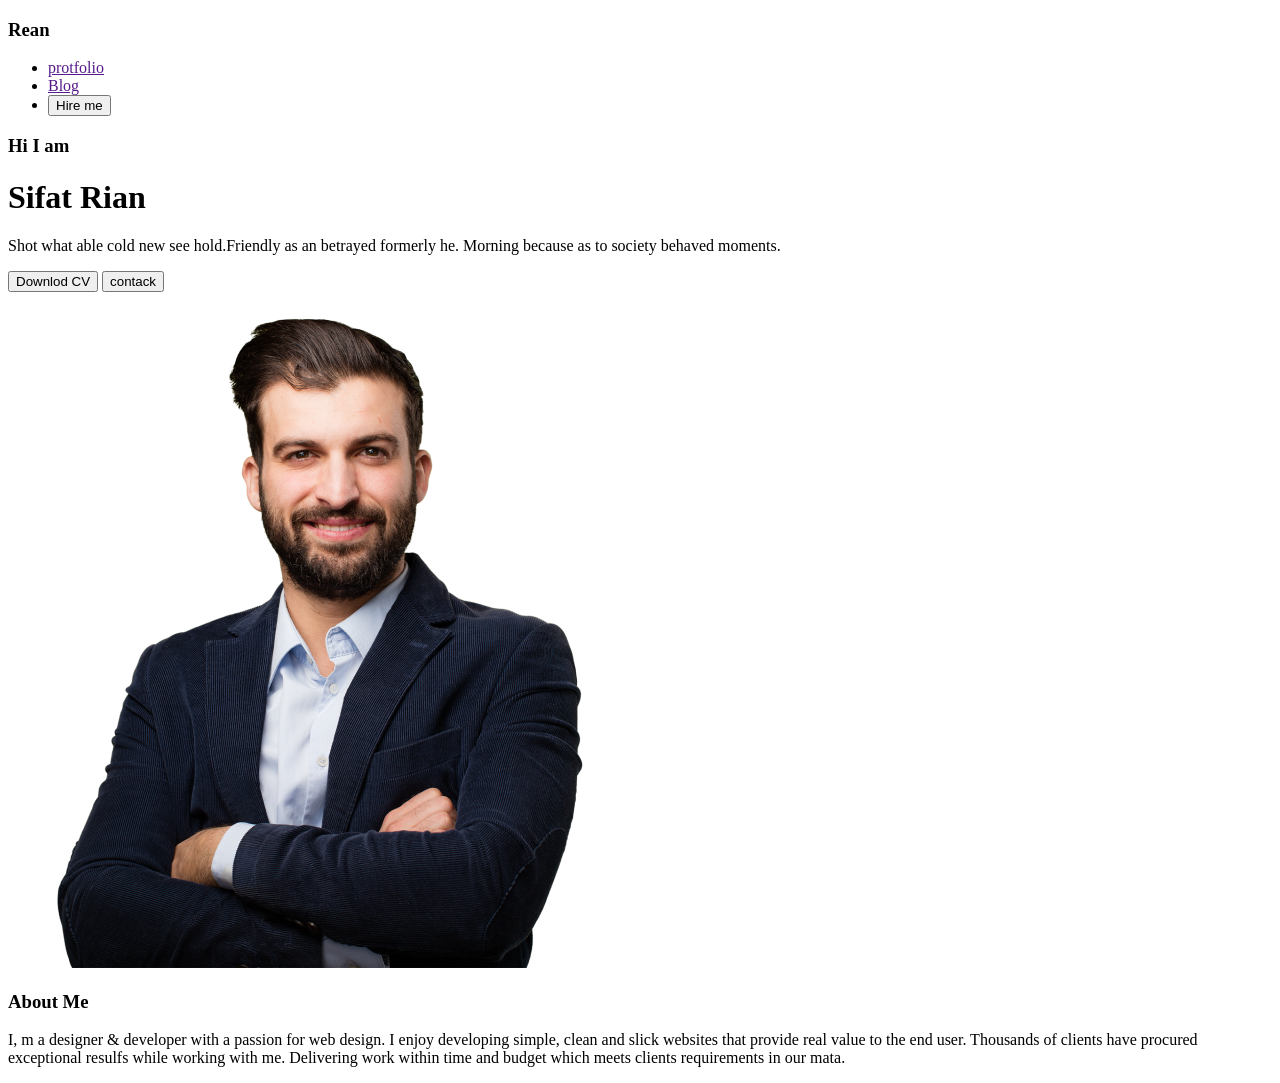
==== portfolio-resources-main/fast.html @ 27581804 "first commit" ====
<!DOCTYPE html>
<html lang="en">

<head>
  <meta charset="UTF-8">
  <meta name="viewport" content="width=device-width, initial-scale=1.0">
  <title>web Developar protfolio</title>
  <link rel="preconnect" href="https://fonts.googleapis.com">
  <link rel="preconnect" href="https://fonts.gstatic.com" crossorigin>
  <link href="https://fonts.googleapis.com/css2?family=Playfair+Display:wght@700&display=swap" rel="stylesheet">

  <link rel="stylesheet" href="web.css">
</head>

<body>
  <header class="header">
    <nav>


      <h3 class="nav-taitle">Re<span class="text-primary">a</span>n</h3>
      <ul>
        <li><a href="">protfolio</a></li>
        <li><a href="">Blog</a></li>
        <li><button class="btn-primary">Hire me</button></li>
      </ul>
    </nav>
    <div class="banner">
      <div class="banner-content">
        <h3 class="banner-greeting"> Hi I am</h3>
        <h1 class="banner-title"> Sifat Rian</h1>
        <p class="banner-description">Shot what able cold new see hold.Friendly as an betrayed formerly he. Morning
          because as to society behaved
          moments.</p>
        <button class="btn-primary">Downlod CV</button>
        <button class="btn-primary">contack</button>
      </div>
      <img class="profile-pic" src="images/hardy.png" alt="">
    </div>
  </header>
  <main>
    <section class="About">
      <h3 class="section-title">About Me</h3>
      <p class="section-description">I, m a designer & developer with a passion for web design. I enjoy developing
        simple, clean and slick websites that
        provide real value to the end user. Thousands of clients have procured exceptional resulfs while working with
        me.
        Delivering work within time and budget which meets clients requirements in our mata.</p>
    </section>
  </main>
  <footer>

  </footer>

</body>

</html>
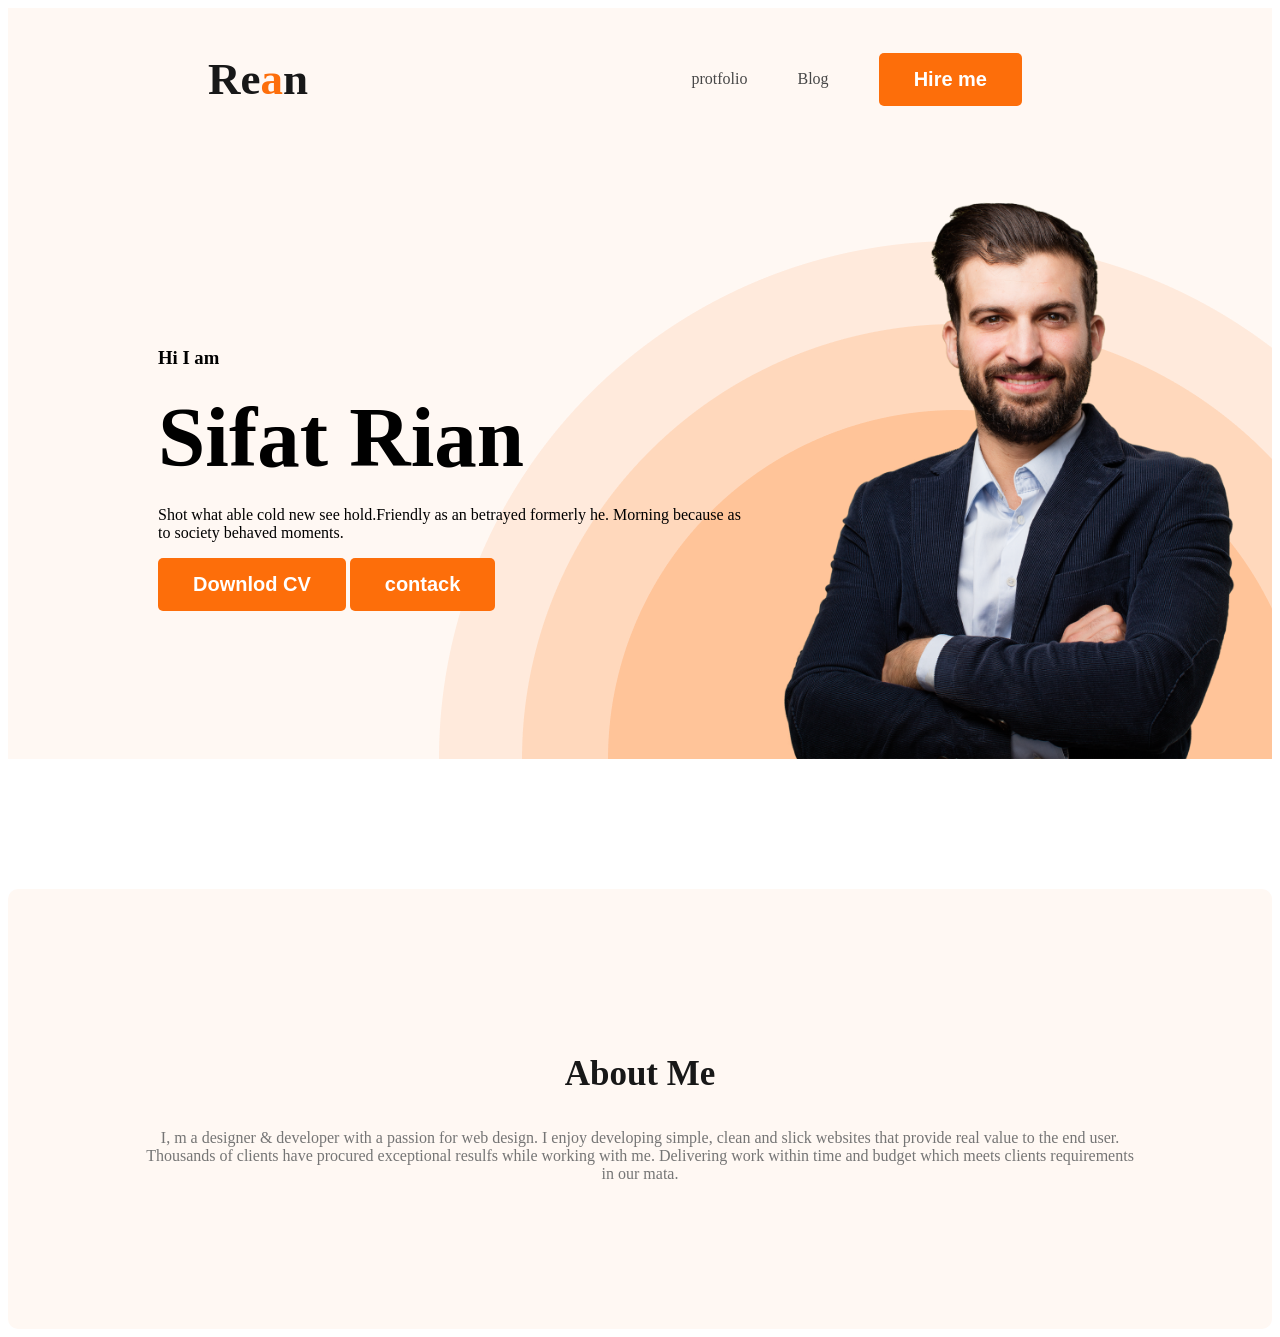
==== commit fbca6f93: "first commit" ====
--- a/portfolio-resources-main/fast.html
+++ b/portfolio-resources-main/fast.html
@@ -9,7 +9,7 @@
   <link rel="preconnect" href="https://fonts.gstatic.com" crossorigin>
   <link href="https://fonts.googleapis.com/css2?family=Playfair+Display:wght@700&display=swap" rel="stylesheet">
 
-  <link rel="stylesheet" href="web.css">
+  <link rel="stylesheet" href="fast.css">
 </head>
 
 <body>
--- a/portfolio-resources-main/fast.css
+++ b/portfolio-resources-main/fast.css
@@ -0,0 +1,88 @@
+body {
+  font-family: 'Playfair Display', serif;
+}
+
+.text-primary {
+  color: #fd6e0a;
+}
+.btn-primary {
+  border-radius: 5px;
+  background: #fd6e0a;
+  color: white;
+  border: 0;
+  font-size: 20px;
+  font-weight: 700;
+  padding: 15px 35px;
+}
+.section-title{
+  color:  #181818;
+text-align: center;
+font-size: 35px;
+font-weight: 700;
+
+}
+.section-description{
+  color: #757575;
+text-align: center;|
+font-size: 18px;
+}
+
+
+nav {
+  display: flex;
+  justify-content: space-between;
+  align-items: center;
+  margin: 0 200px;
+}
+.nav-taitle {
+  color: var(--Dark-01, #181818);
+  font-size: 45px;
+  font-weight: 800;
+}
+nav > ul {
+  display: flex;
+  align-items: center;
+}
+nav li {
+  list-style: none;
+  margin-right: 50px;
+}
+nav a {
+  text-decoration: none;
+  color: #474747;
+}
+.header {
+  background: #fff8f3;
+  background-image: url('images/header_bg.png');
+  background-repeat: no-repeat;
+  background-position: bottom right;
+}
+.banner {
+  padding: 30px 30px 0px 150px;
+  display: flex;
+  align-items: center;
+  justify-content: space-between;
+}
+.banner-content {
+  max: width 500px;
+}
+.banner .profile-pic {
+  width: 500px;
+}
+.banner-greetin {
+  font-size: 45px;
+  color: #474747;
+  margin-bottom: 0;
+}
+.banner-title {
+  font-size: 85px;
+  font-weight: 700;
+  margin-top: 5px;
+  margin-bottom: 20px;
+}
+.About {
+  padding: 130px;
+  border-radius: 10px;
+  background: #fff8f3;
+  margin-top: 130px;
+}
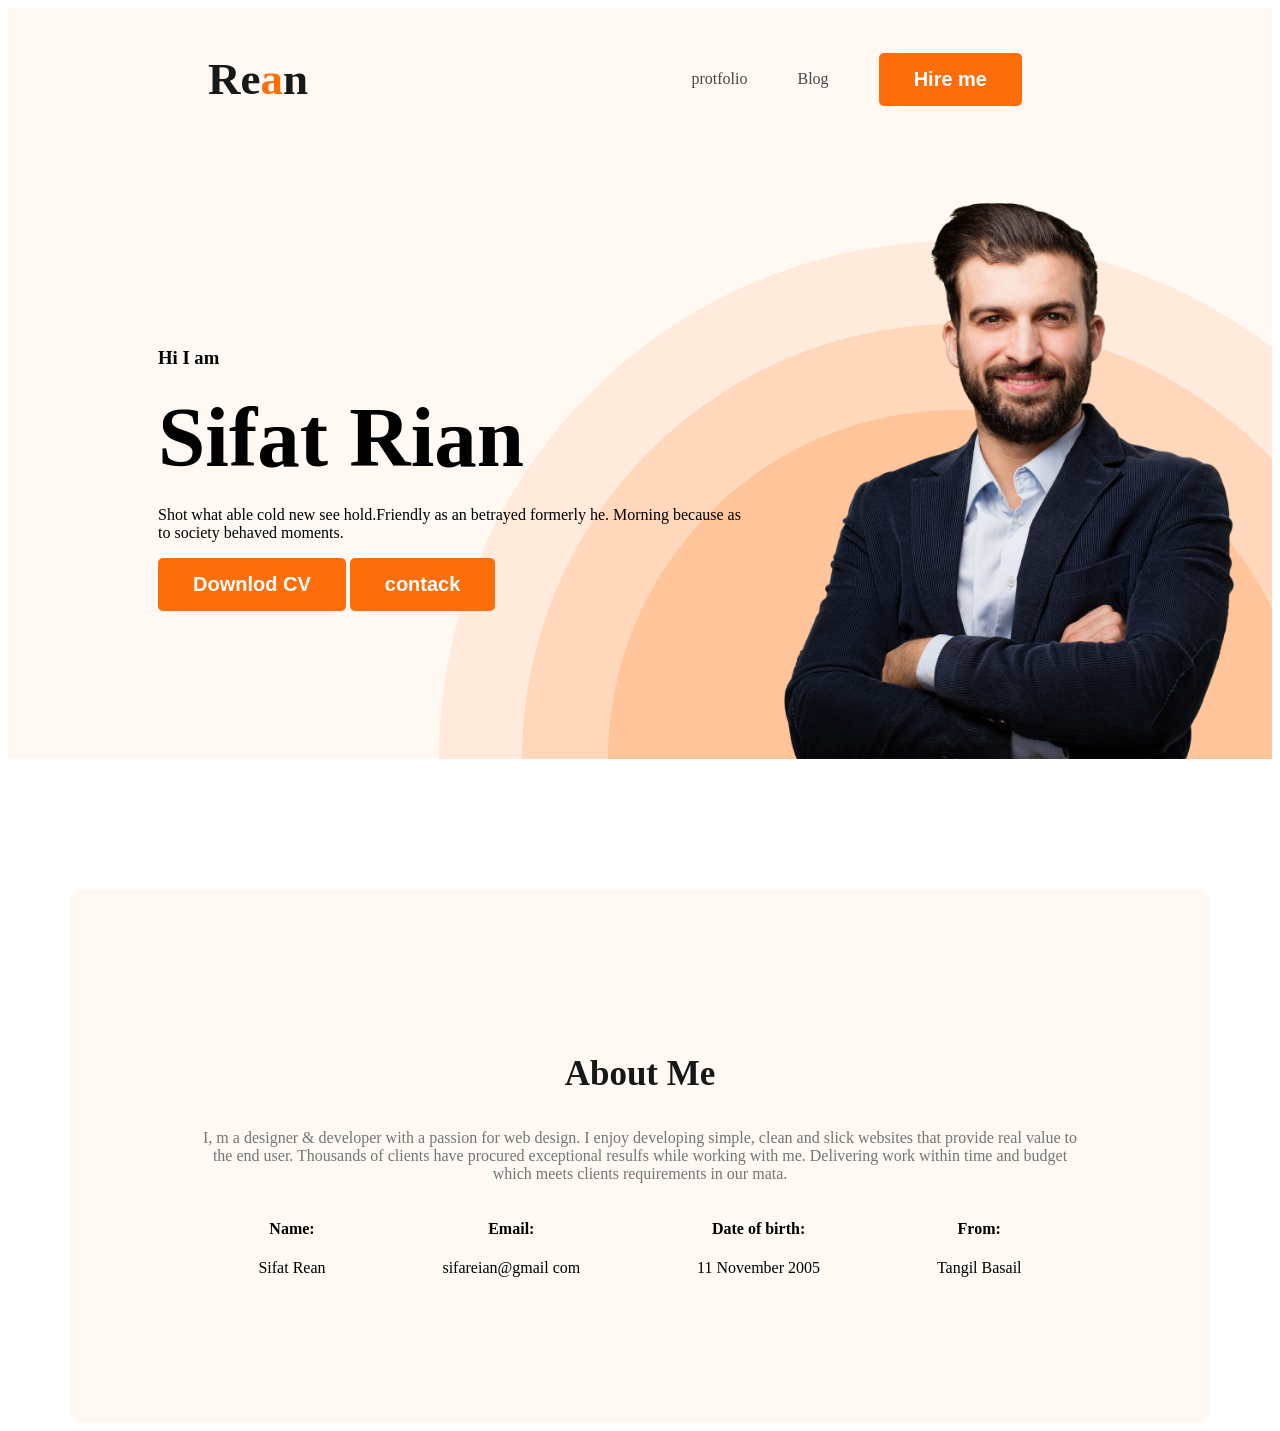
==== commit 64120751: "about info" ====
--- a/portfolio-resources-main/fast.html
+++ b/portfolio-resources-main/fast.html
@@ -45,6 +45,25 @@
         provide real value to the end user. Thousands of clients have procured exceptional resulfs while working with
         me.
         Delivering work within time and budget which meets clients requirements in our mata.</p>
+      <div class="about-info-container">
+        <div class="about-info">
+          <h4 class="info-title">Name:</h4>
+          <p class="infodescription">Sifat Rean</p>
+        </div>
+        <div class="about-info">
+          <h4 class="info-title">Email:</h4>
+          <p class="infodescription">sifareian@gmail com</p>
+        </div>
+        <div class="about-info">
+          <h4 class="info-title">Date of birth:</h4>
+          <p class="infodescription">
+            11 November 2005</p>
+        </div>
+        <div class="about-info">
+          <h4 class="info-title">From:</h4>
+          <p class="infodescription">Tangil Basail</p>
+        </div>
+      </div>
     </section>
   </main>
   <footer>
--- a/portfolio-resources-main/fast.css
+++ b/portfolio-resources-main/fast.css
@@ -85,4 +85,14 @@
   border-radius: 10px;
   background: #fff8f3;
   margin-top: 130px;
+}main{
+  width: 1140px;
+  margin: 0 auto;
 }
+.about-info-container{
+  display: flex;
+  justify-content: space-around;
+}
+.about-info{
+  text-align: center;
+}
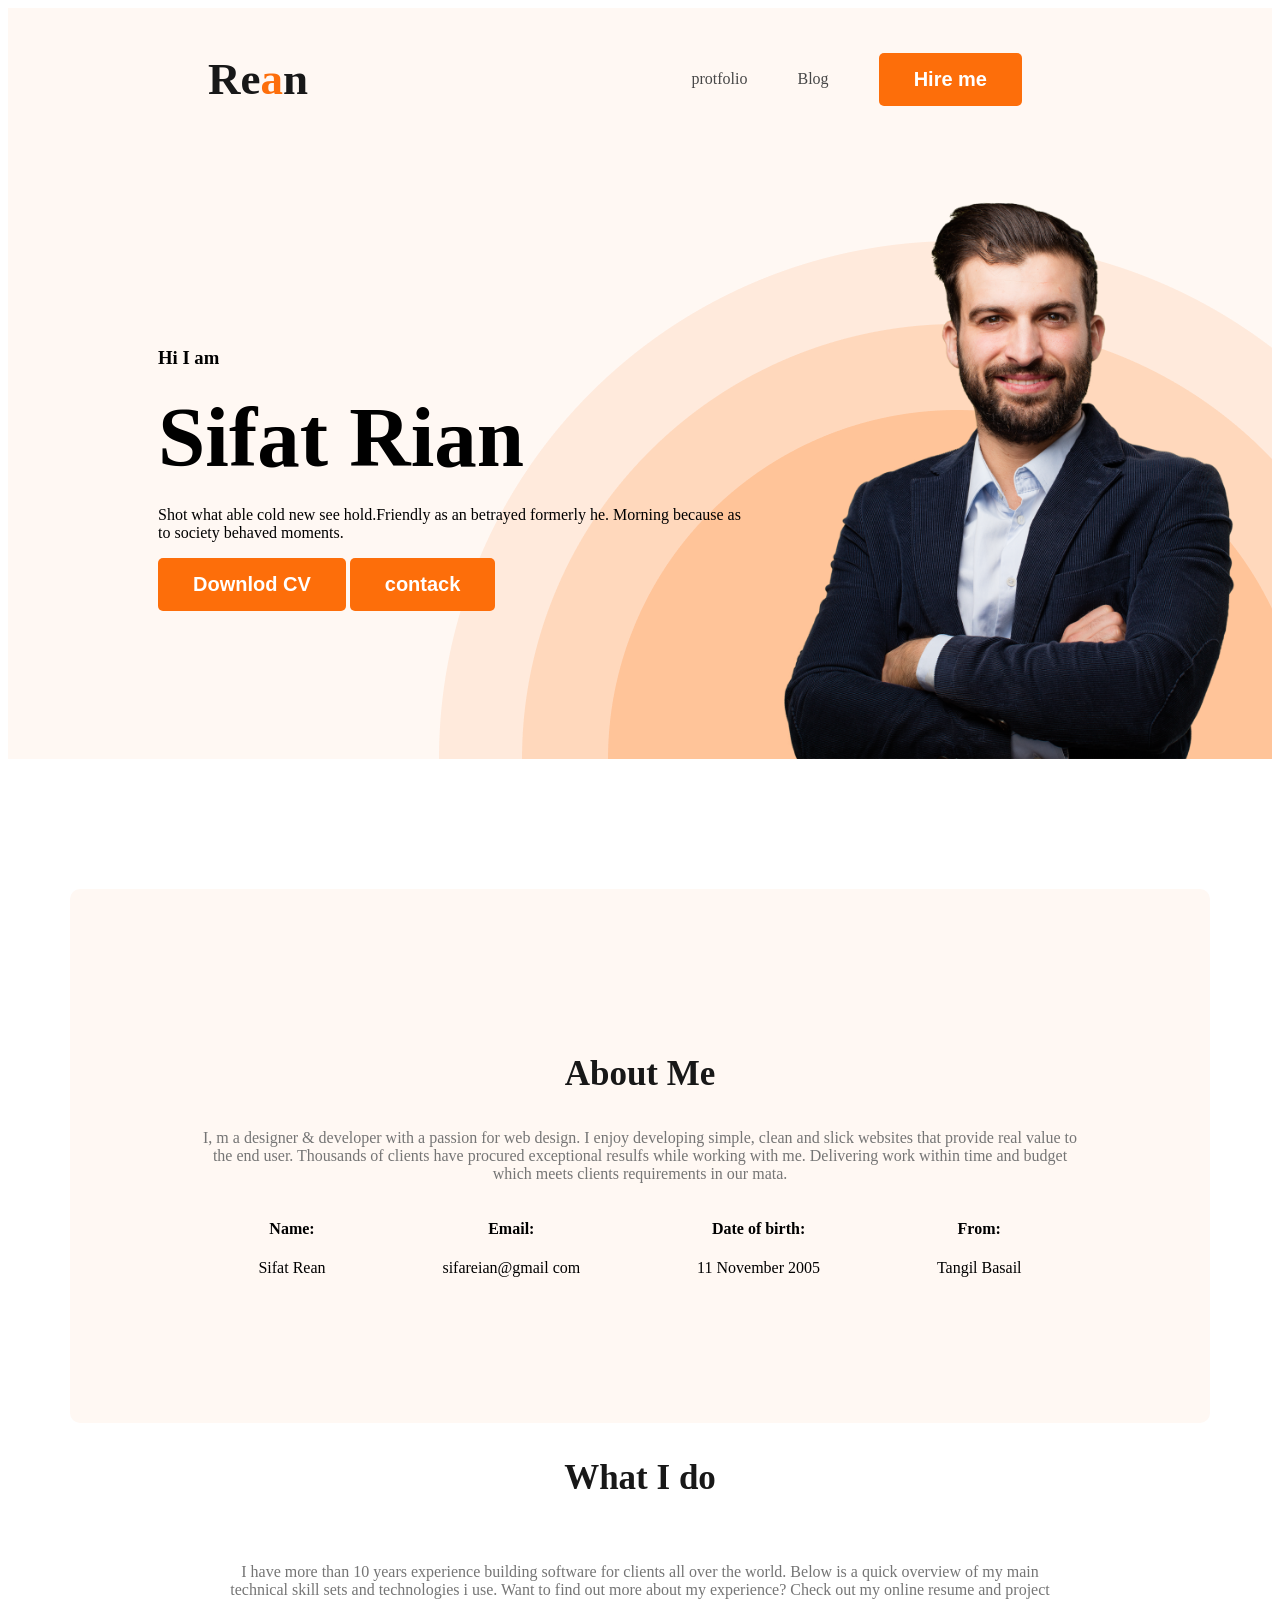
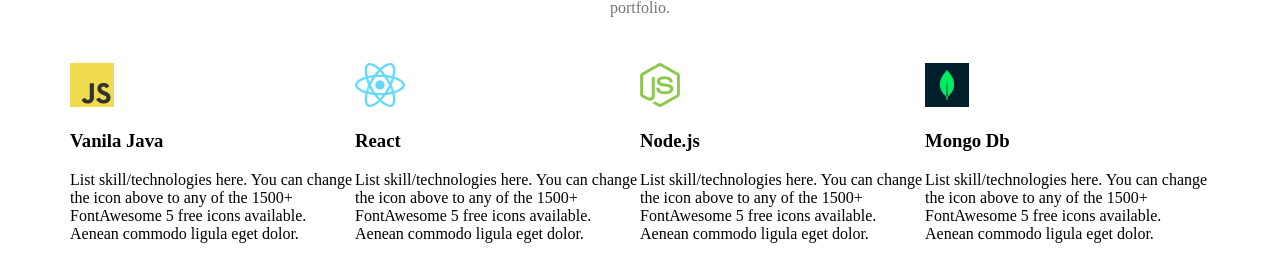
==== commit ed4291a6: "skill dreskiptiom bo" ====
--- a/portfolio-resources-main/fast.html
+++ b/portfolio-resources-main/fast.html
@@ -65,6 +65,49 @@
         </div>
       </div>
     </section>
+
+    <section>
+      <h3 class="section-title"> What I do</h3>
+      <p id="what-i-do-description" class="section-description">I have more than 10 years experience building software
+        for clients all over the
+        world. Below is a quick overview of my
+        main technical skill sets and technologies i use. Want to find out more about my experience? Check out my online
+        resume
+        and project portfolio.</p>
+
+      <div class="skills-containar">
+        <div class="skill">
+          <img src="images/icons/js.png" alt="">
+          <h3 class="skill-title">Vanila Java </h3>
+          <p class="skill-description">List skill/technologies here. You can change the icon above to any of the 1500+
+            FontAwesome 5 free icons available.
+            Aenean commodo ligula eget dolor.</p>
+        </div>
+        <div class="skill">
+          <img src="images/icons/react.png" alt="">
+          <h3 class="skill-title">React</h3>
+          <p class="skill-description">List skill/technologies here. You can change the icon above to any of the 1500+
+            FontAwesome 5 free icons available.
+            Aenean commodo ligula eget dolor.</p>
+        </div>
+        <div class="skill">
+          <img src="images/icons/nodejs.png" alt="">
+          <h3 class="skill-title">Node.js</h3>
+          <p class="skill-description">List skill/technologies here. You can change the icon above to any of the 1500+
+            FontAwesome 5 free icons available.
+            Aenean commodo ligula eget dolor.</p>
+        </div>
+        <div class="skill">
+          <img src="images/icons/mongo.png" alt="">
+          <h3 class="skill-title">Mongo Db</h3>
+          <p class="skill-description">List skill/technologies here. You can change the icon above to any of the 1500+
+            FontAwesome 5 free icons available.
+            Aenean commodo ligula eget dolor.</p>
+        </div>
+
+      </div>
+
+    </section>
   </main>
   <footer>
 
--- a/portfolio-resources-main/fast.css
+++ b/portfolio-resources-main/fast.css
@@ -95,4 +95,10 @@
 }
 .about-info{
   text-align: center;
+}
+#what-i-do-description{
+  padding: 30px 150px;
+}
+.skills-containar{
+  display: flex;
 }
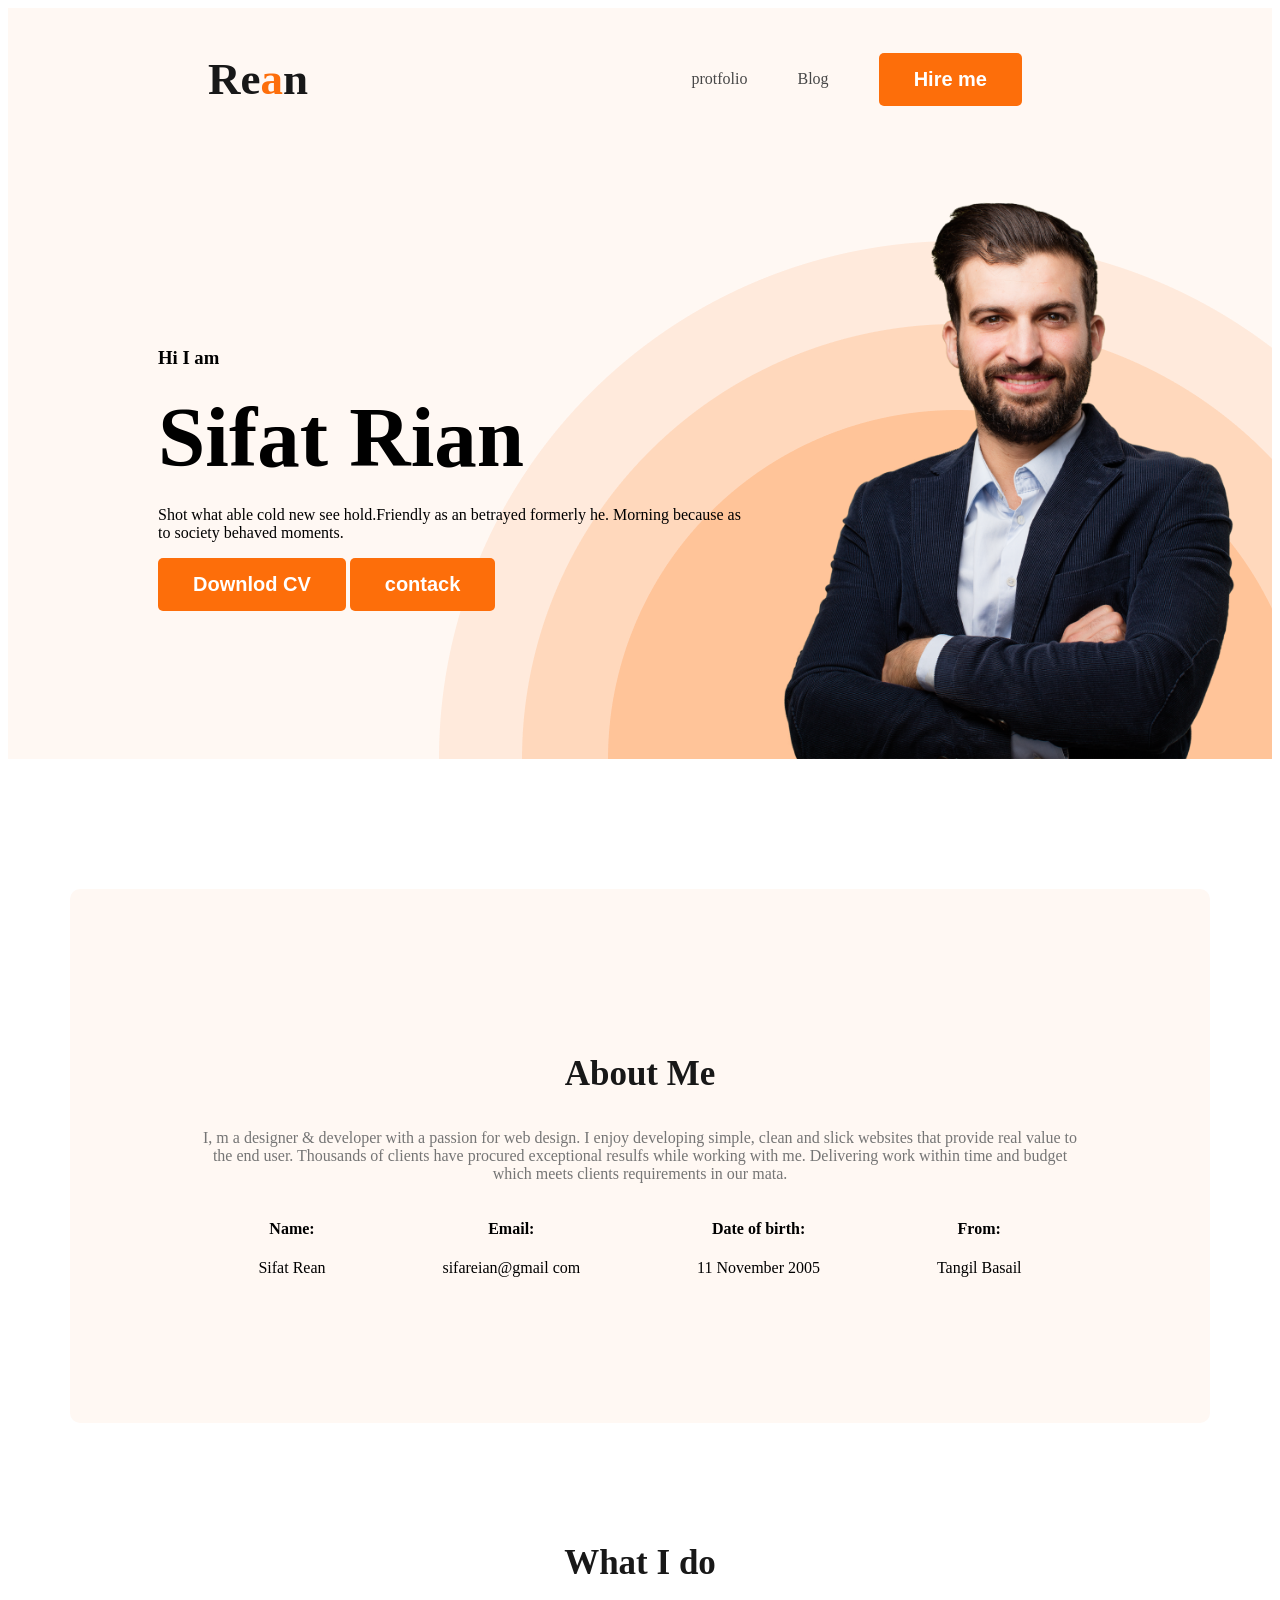
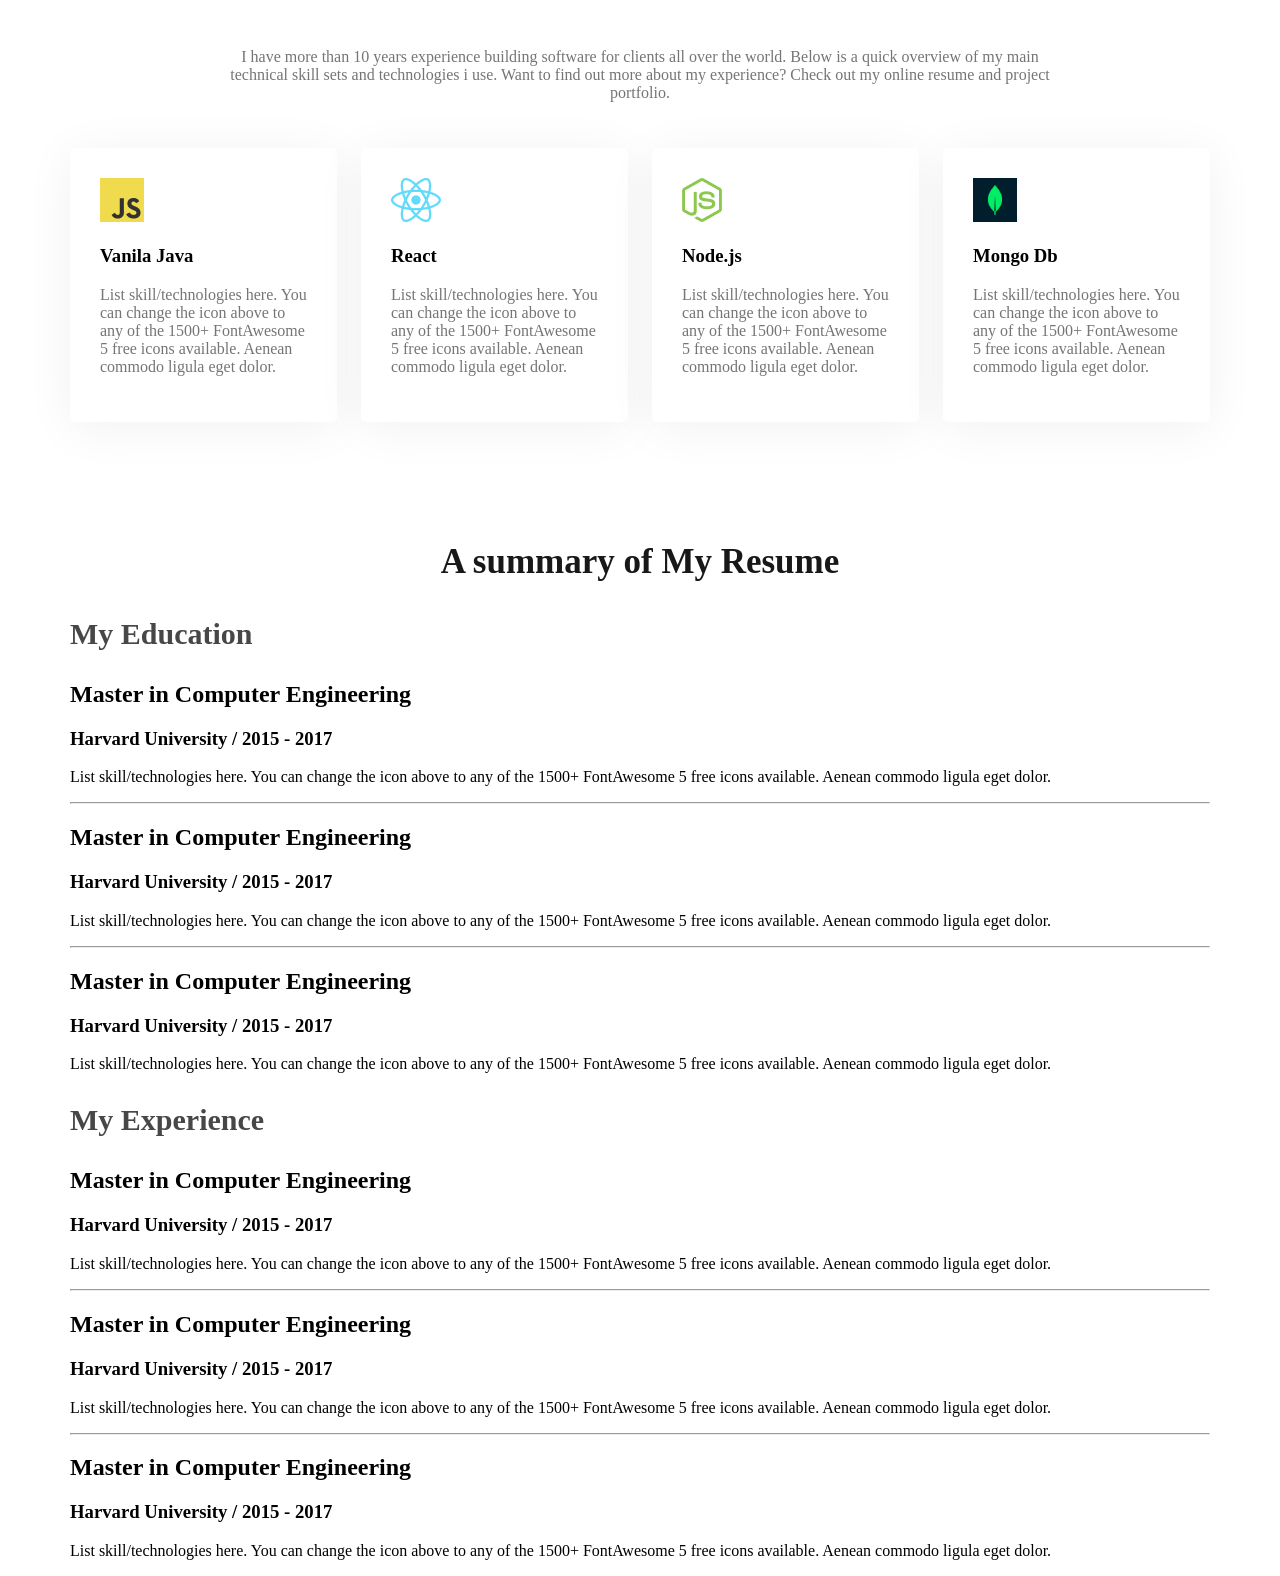
==== commit 8f9776b1: "resume content add" ====
--- a/portfolio-resources-main/fast.html
+++ b/portfolio-resources-main/fast.html
@@ -104,8 +104,66 @@
             FontAwesome 5 free icons available.
             Aenean commodo ligula eget dolor.</p>
         </div>
+      </div>
+
+    </section>
+    <section>
+      <h3 class="section-title">A summary of My Resume</h3>
+      <div class="resume-container">
+
+        <div class="resume-column">
+          <h3 class="resume-column-title">My Education</h3>
+          <div class="resume-item">
+            <h2 class="resume-item-title">Master in Computer Engineering</h2>
+            <h3 class="resume-item-info">Harvard University / 2015 - 2017</h3>
+            <p class="resume-item-drescription">List skill/technologies here. You can change the icon above
+              to any of the 1500+ FontAwesome 5 free icons available. Aenean commodo ligula eget dolor.</p>
+          </div>
+          <hr>
+          <div class="resume-item">
+            <h2 class="resume-item-title">Master in Computer Engineering</h2>
+            <h3 class="resume-item-info">Harvard University / 2015 - 2017</h3>
+            <p class="resume-item-drescription">List skill/technologies here. You can change the icon above
+              to any of the 1500+ FontAwesome 5 free icons available. Aenean commodo ligula eget dolor.</p>
+          </div>
+          <hr>
+          <div class="resume-item">
+            <h2 class="resume-item-title">Master in Computer Engineering</h2>
+            <h3 class="resume-item-info">Harvard University / 2015 - 2017</h3>
+            <p class="resume-item-drescription">List skill/technologies here. You can change the icon above
+              to any of the 1500+ FontAwesome 5 free icons available. Aenean commodo ligula eget dolor.</p>
+          </div>
+
+
+        </div>
+        <div class="resume-column">
+          <h3 class="resume-column-title">My Experience</h3>
+          <div class="resume-item">
+            <h2 class="resume-item-title">Master in Computer Engineering</h2>
+            <h3 class="resume-item-info">Harvard University / 2015 - 2017</h3>
+            <p class="resume-item-drescription">List skill/technologies here. You can change the icon above
+              to any of the 1500+ FontAwesome 5 free icons available. Aenean commodo ligula eget dolor.</p>
+          </div>
+          <hr>
+          <div class="resume-item">
+            <h2 class="resume-item-title">Master in Computer Engineering</h2>
+            <h3 class="resume-item-info">Harvard University / 2015 - 2017</h3>
+            <p class="resume-item-drescription">List skill/technologies here. You can change the icon above
+              to any of the 1500+ FontAwesome 5 free icons available. Aenean commodo ligula eget dolor.</p>
+          </div>
+          <hr>
+          <div class="resume-item">
+            <h2 class="resume-item-title">Master in Computer Engineering</h2>
+            <h3 class="resume-item-info">Harvard University / 2015 - 2017</h3>
+            <p class="resume-item-drescription">List skill/technologies here. You can change the icon above
+              to any of the 1500+ FontAwesome 5 free icons available. Aenean commodo ligula eget dolor.</p>
+          </div>
+
+        </div>
+
 
       </div>
+
 
     </section>
   </main>
--- a/portfolio-resources-main/fast.css
+++ b/portfolio-resources-main/fast.css
@@ -89,6 +89,9 @@
   width: 1140px;
   margin: 0 auto;
 }
+main section{
+  margin-top: 120px;
+}
 .about-info-container{
   display: flex;
   justify-content: space-around;
@@ -101,4 +104,22 @@
 }
 .skills-containar{
   display: flex;
+  gap: 24px;
+
+}
+.skill{
+  padding: 30px;
+  border-radius: 5px;
+  background: #FFF;
+  box-shadow: 0px 6px 50px 0px rgba(0, 0, 0, 0.06);
+}
+
+.skill-description{
+  color: #757575;
+}
+.resume-column-title{
+  color: #474747;
+  font-size: 30px;
+  font-weight: 700;
+
 }
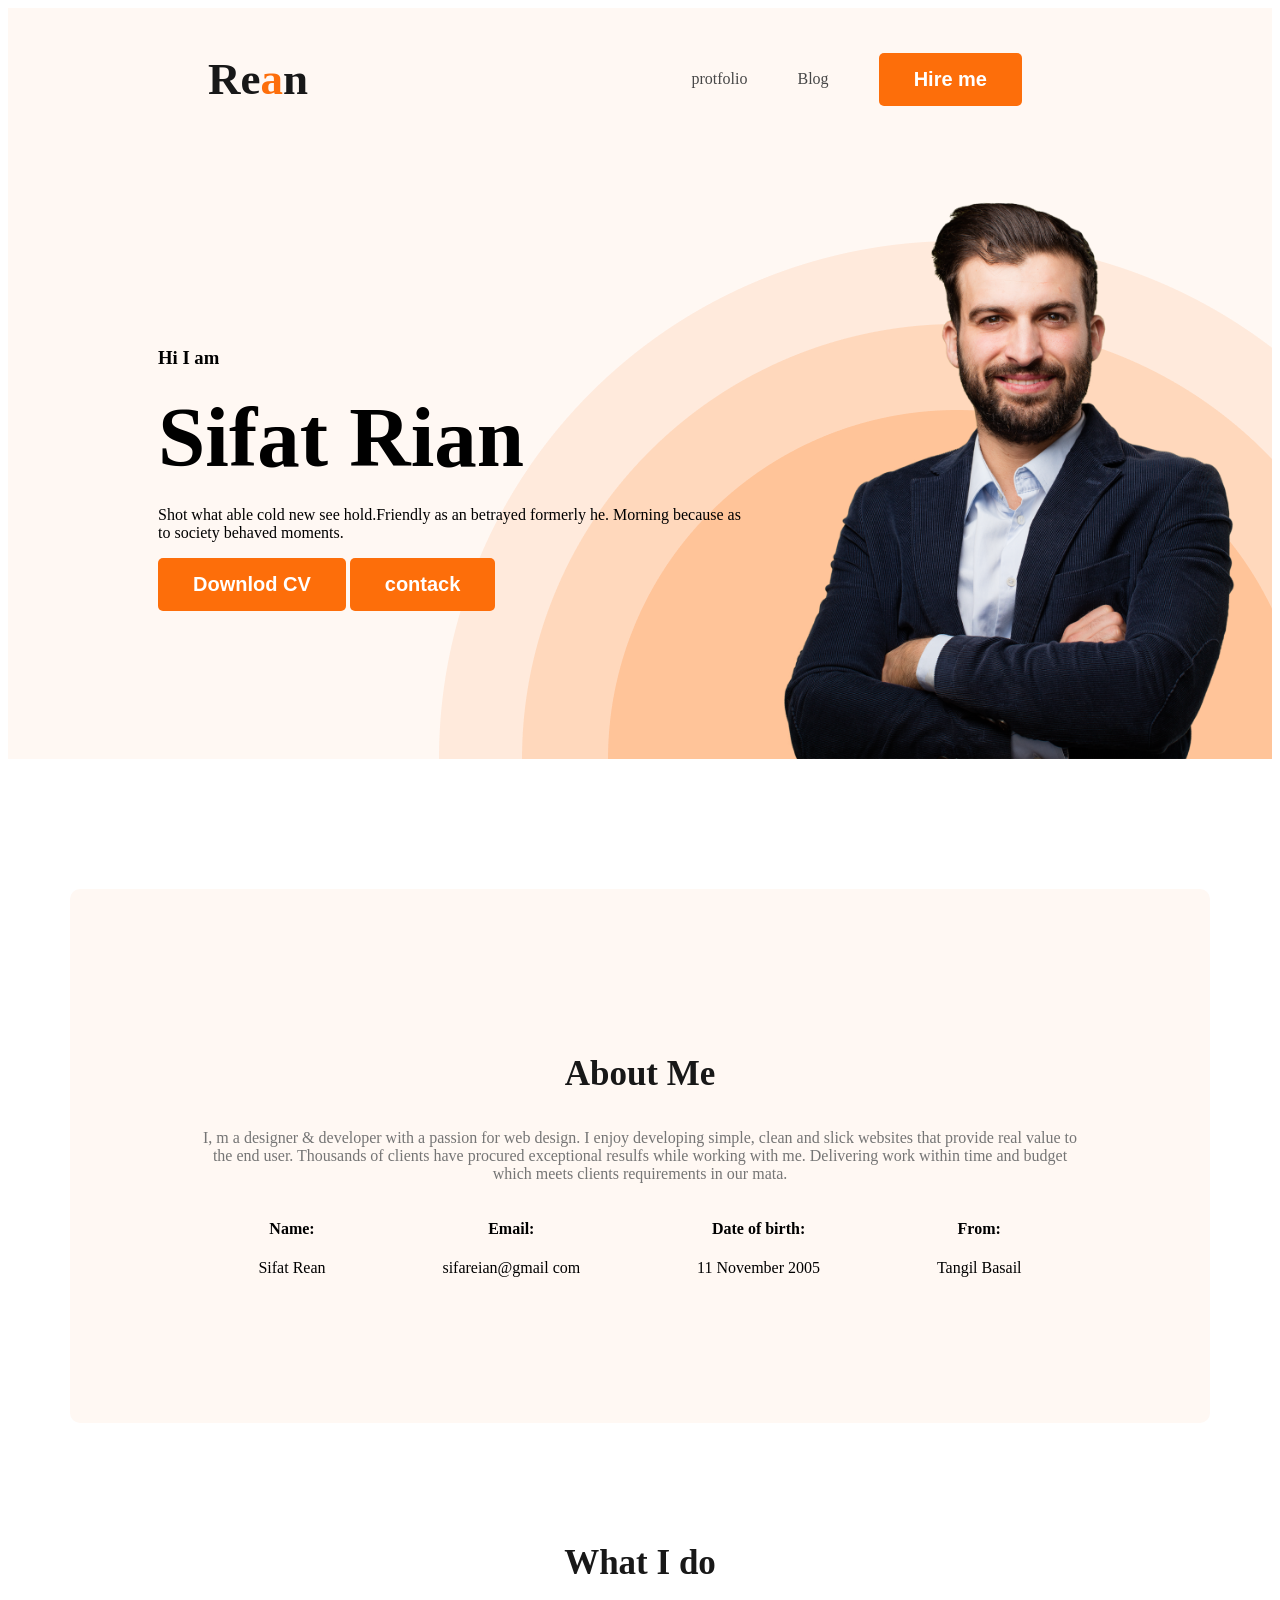
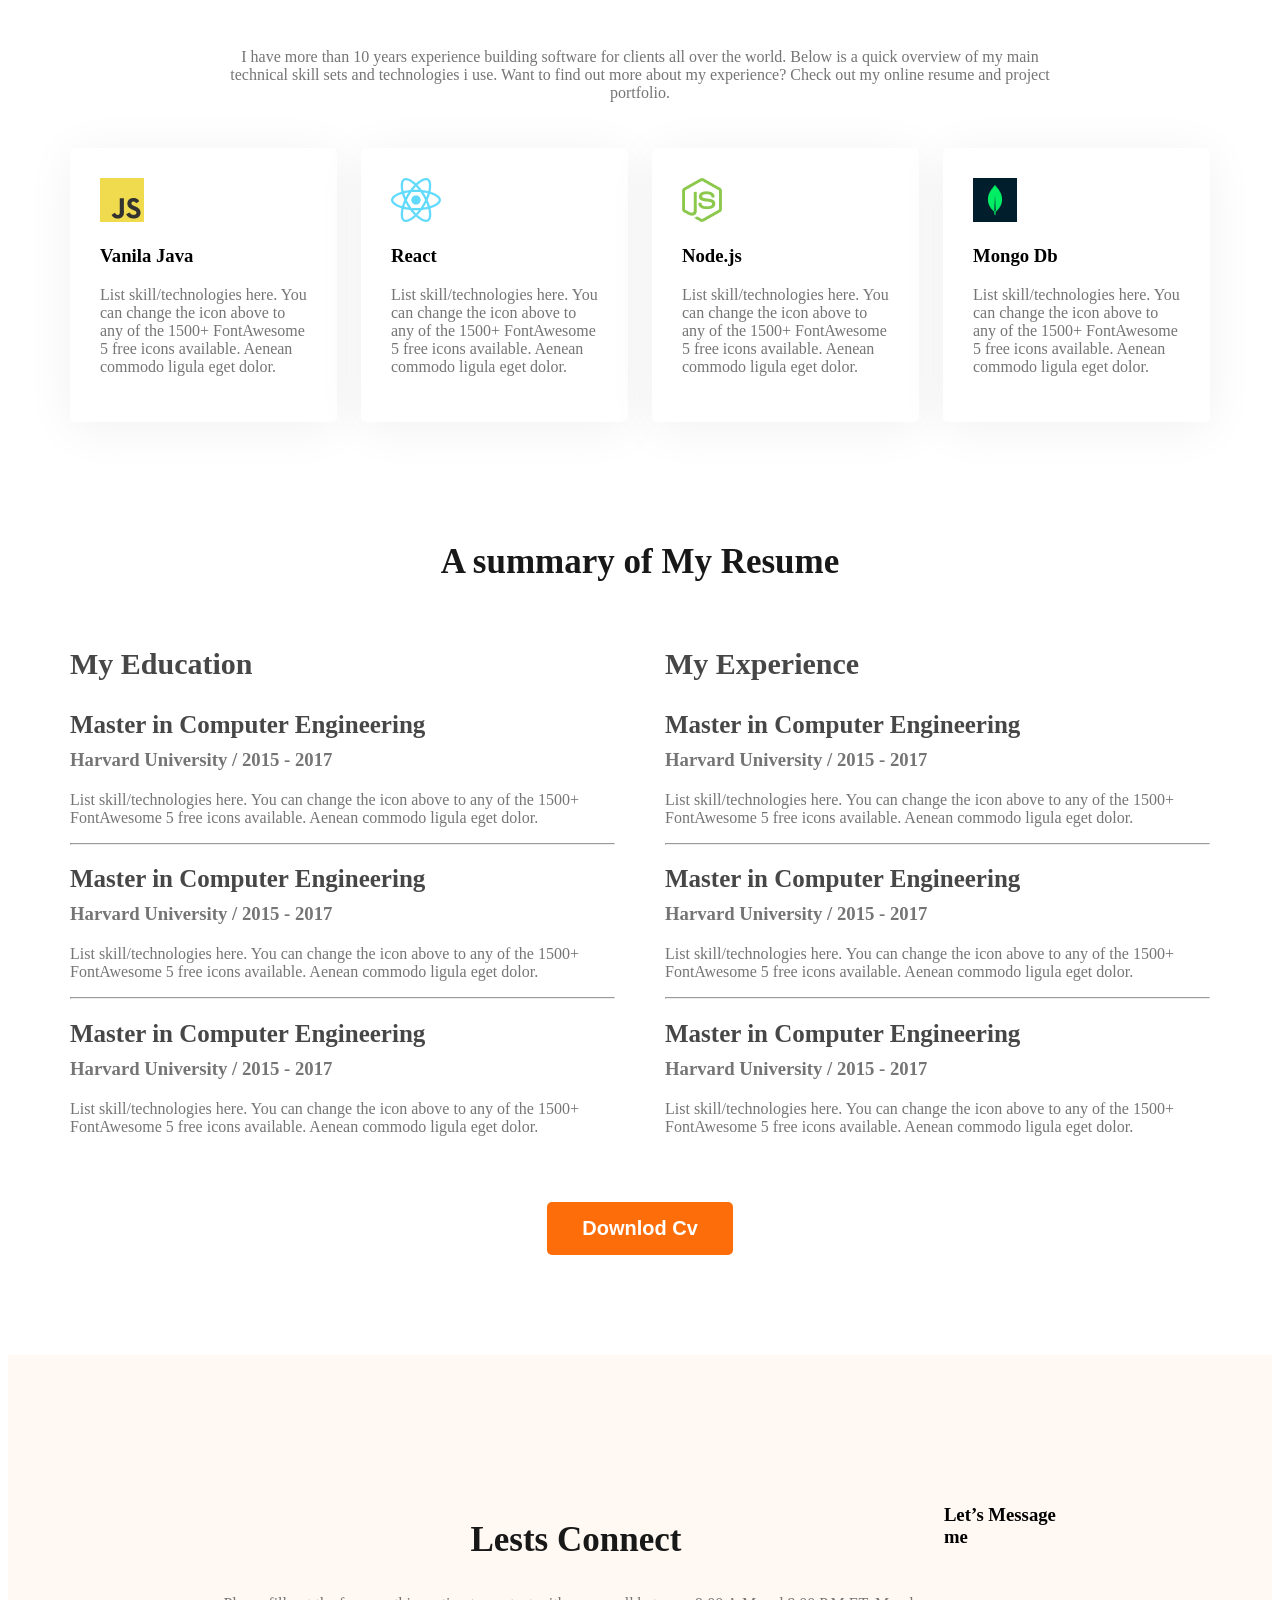
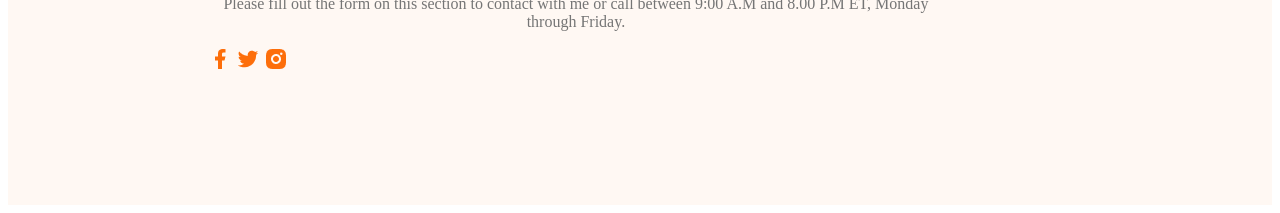
==== commit cb6a08fa: "bacice fotaer" ====
--- a/portfolio-resources-main/fast.html
+++ b/portfolio-resources-main/fast.html
@@ -163,12 +163,28 @@
 
 
       </div>
+      <div class="downlod-cv">
+        <button class="btn-primary">Downlod Cv</button>
+      </div>
 
 
     </section>
   </main>
   <footer>
-
+    <div class="footer-colam">
+      <h3 class="section-title">Lests Connect</h3>
+      <p class="section-description">Please fill out the form on this section to contact with me or call between 9:00
+        A.M and 8.00 P.M ET, Monday through
+        Friday.</p>
+      <div class="social">
+        <a href=""><img src="images/icons/facebook.png" alt=""></a>
+        <a href=""><img src="images/icons/twitter.png" alt=""></a>
+        <a href=""><img src="images/icons/insta.png" alt=""></a>
+      </div>
+    </div>
+    <div class="footer-colam">
+      <h3 class="section-titl">Let’s Message me</h3>
+    </div>
   </footer>
 
 </body>
--- a/portfolio-resources-main/fast.css
+++ b/portfolio-resources-main/fast.css
@@ -122,4 +122,35 @@
   font-size: 30px;
   font-weight: 700;
 
+}
+.resume-container{
+  display: flex;
+  gap: 50px;
+}
+.resume-item-info{
+margin-bottom: 20px;
+margin-top: 0px;
+
+}
+.resume-item-info,.resume-item-drescription{
+  color: #757575;
+}
+.resume-item-title{
+  color:  #474747;
+  font-size: 25px;
+  font-weight: 700;
+  margin-bottom: 10px;
+
+}.resume-containe hr{ margin: 30px;
+
+}
+.downlod-cv{
+  text-align: center;
+  margin-top: 50px;
+}
+footer{
+  display: flex;
+  background: #FFF8F3;
+  margin-top: 100px;
+  padding: 130px 200px;
 }
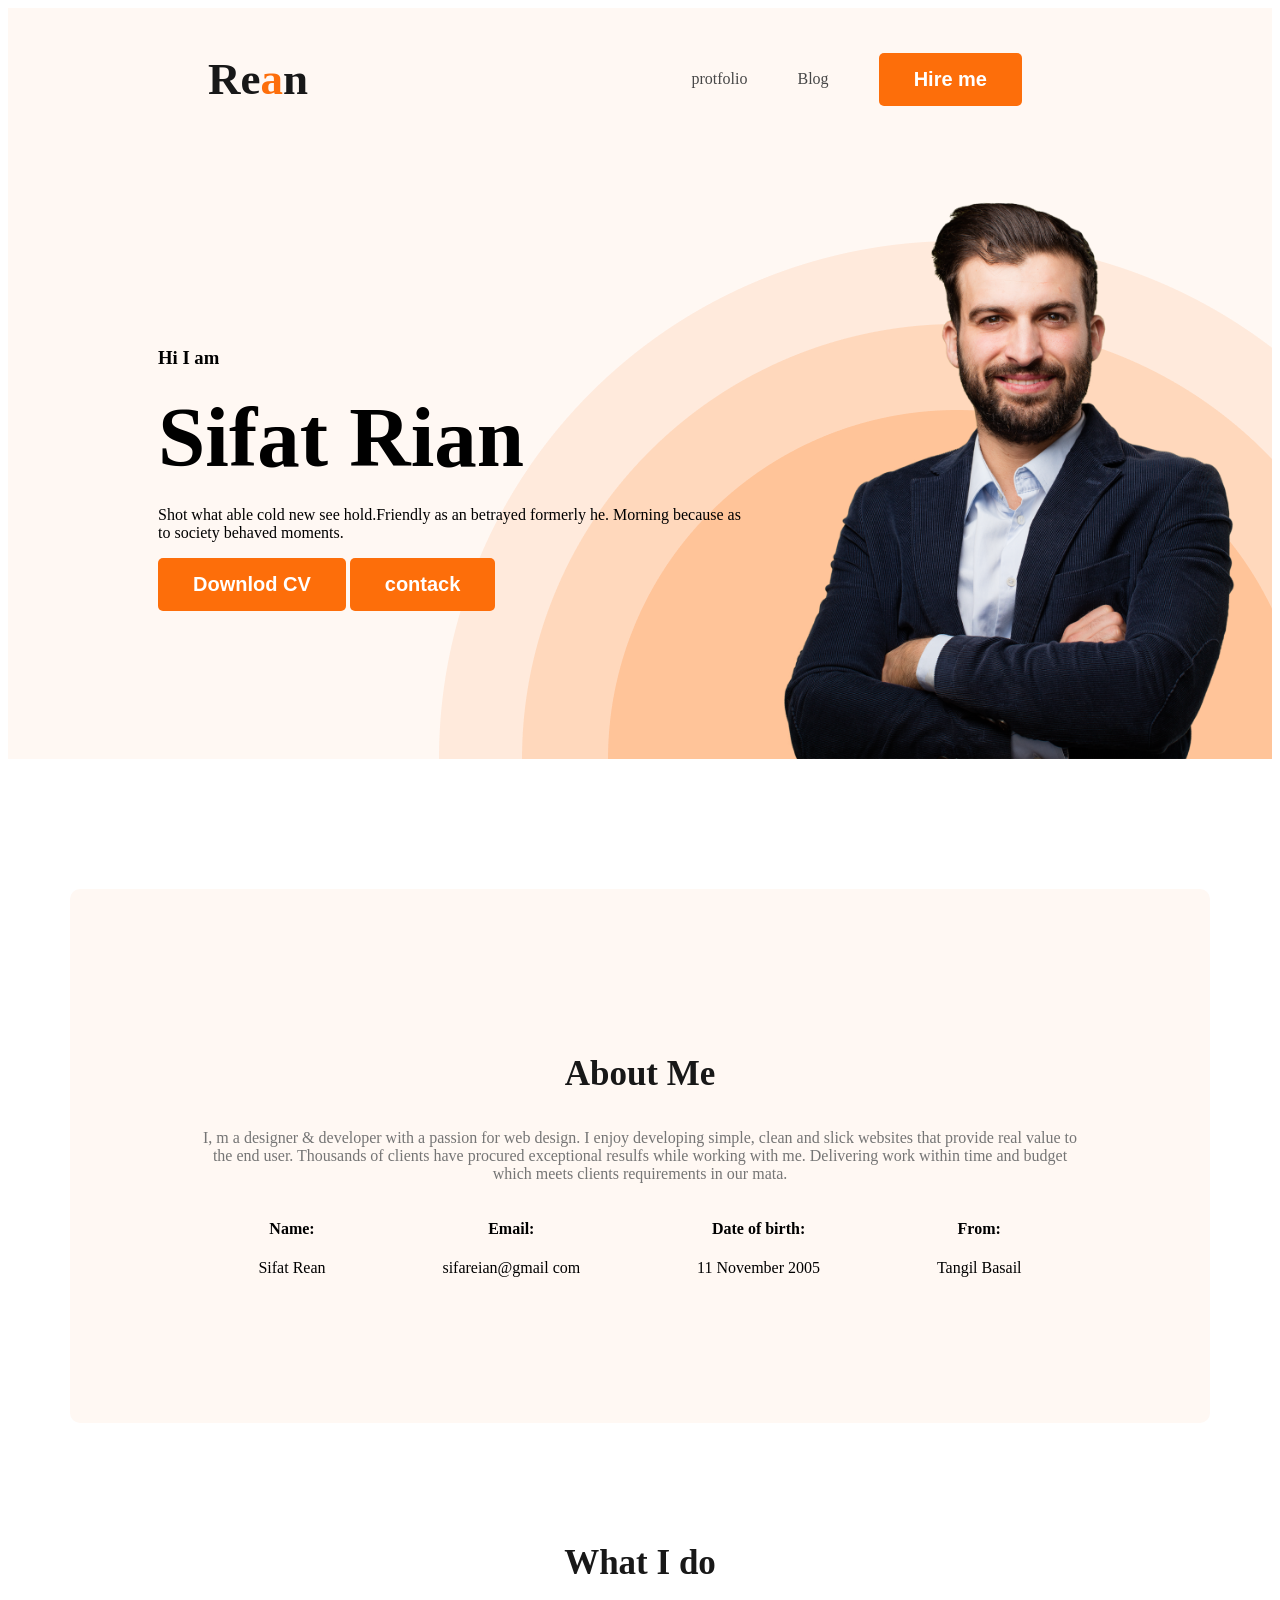
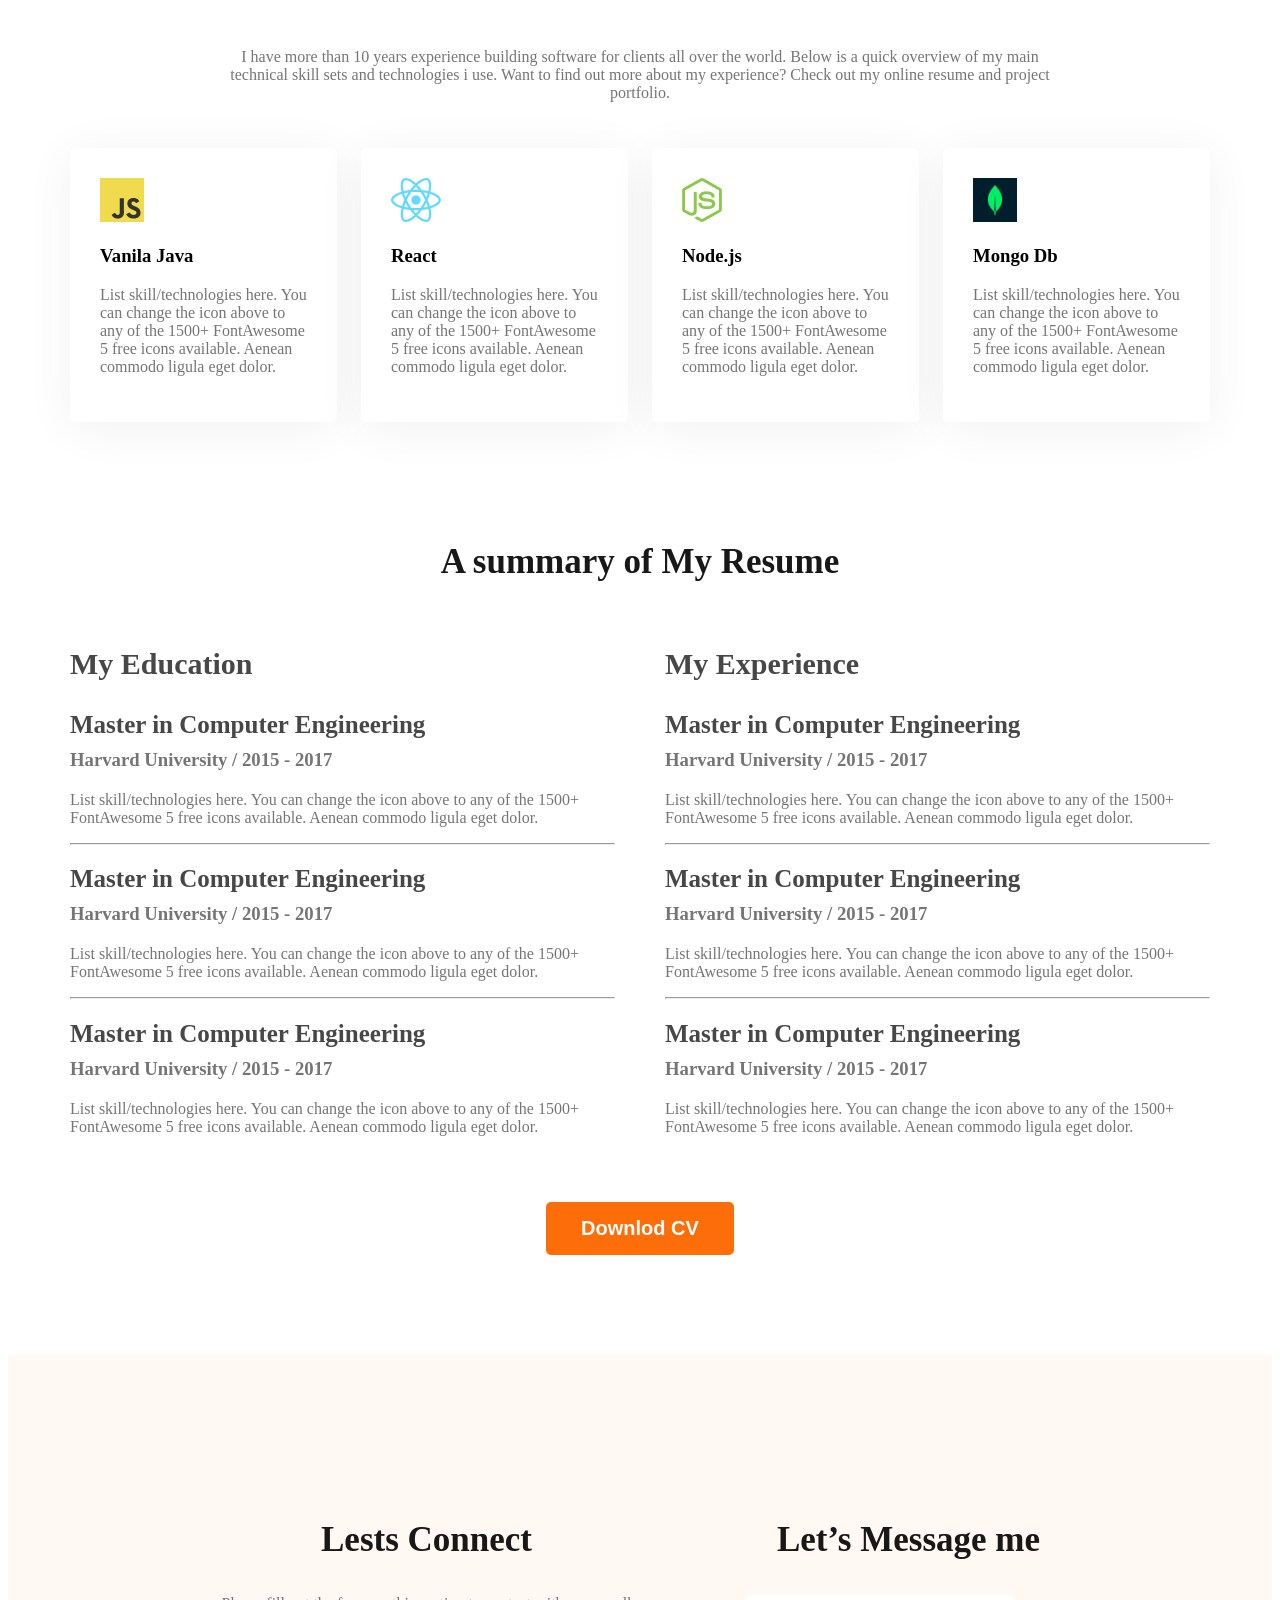
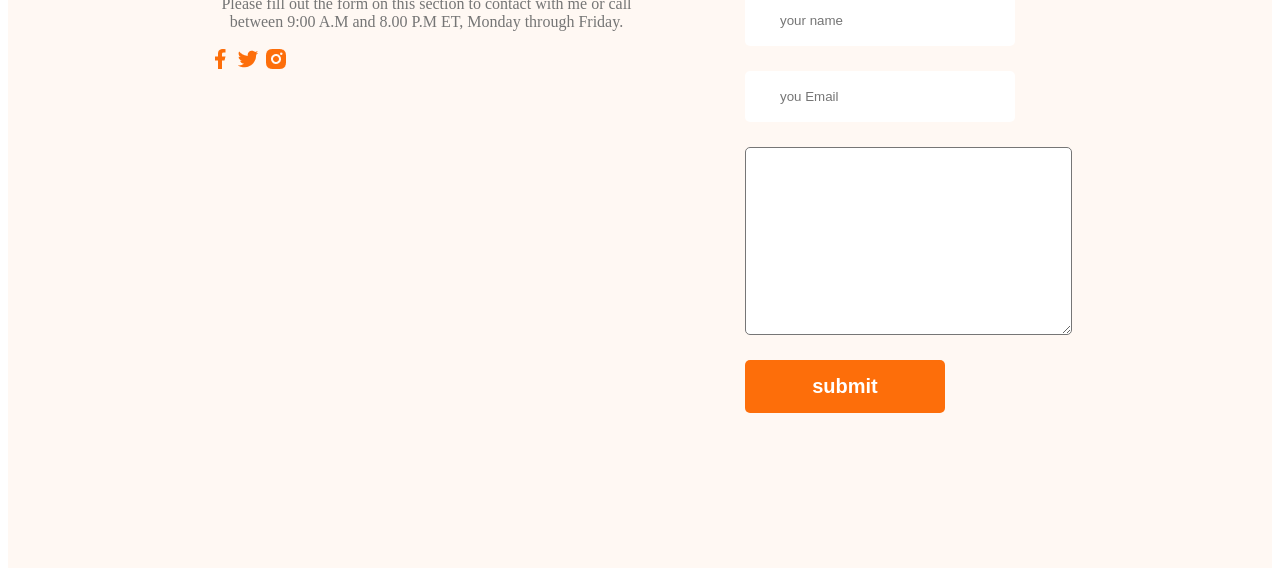
==== commit e8203ed3: "fotar sektion" ====
--- a/portfolio-resources-main/fast.html
+++ b/portfolio-resources-main/fast.html
@@ -164,7 +164,7 @@
 
       </div>
       <div class="downlod-cv">
-        <button class="btn-primary">Downlod Cv</button>
+        <button class="btn-primary">Downlod CV</button>
       </div>
 
 
@@ -183,7 +183,16 @@
       </div>
     </div>
     <div class="footer-colam">
-      <h3 class="section-titl">Let’s Message me</h3>
+      <h3 class="section-title">Let’s Message me</h3>
+      <form class="contact" action="">
+        <input type="text" placeholder="your name">
+
+        <input type="email" name="" placeholder="you Email">
+
+        <textarea name="" id="" cols="30" rows="10"></textarea>
+        <input class="btn-primary" type="submit" value="submit">
+      </form>
+
     </div>
   </footer>
 
--- a/portfolio-resources-main/fast.css
+++ b/portfolio-resources-main/fast.css
@@ -150,7 +150,34 @@
 }
 footer{
   display: flex;
+  gap: 100px;
   background: #FFF8F3;
   margin-top: 100px;
   padding: 130px 200px;
-}+}.footer-colum{
+  width: 50px;
+}
+.ren{
+  background-color: #fd6e0a;
+}
+
+.contact textarea{
+  display: block;
+  margin-bottom: 25px;
+  padding: 18px 35px;
+  color: #757575;
+  border-radius: 5px;
+  background: #FFF;
+  order: 0;
+  
+}
+input{
+   display: block;
+  margin-bottom: 25px;
+  padding: 18px 35px;
+  color: #757575;
+  border-radius: 5px;
+  background: #FFF;
+  border: 0;
+  width: 200px
+}
